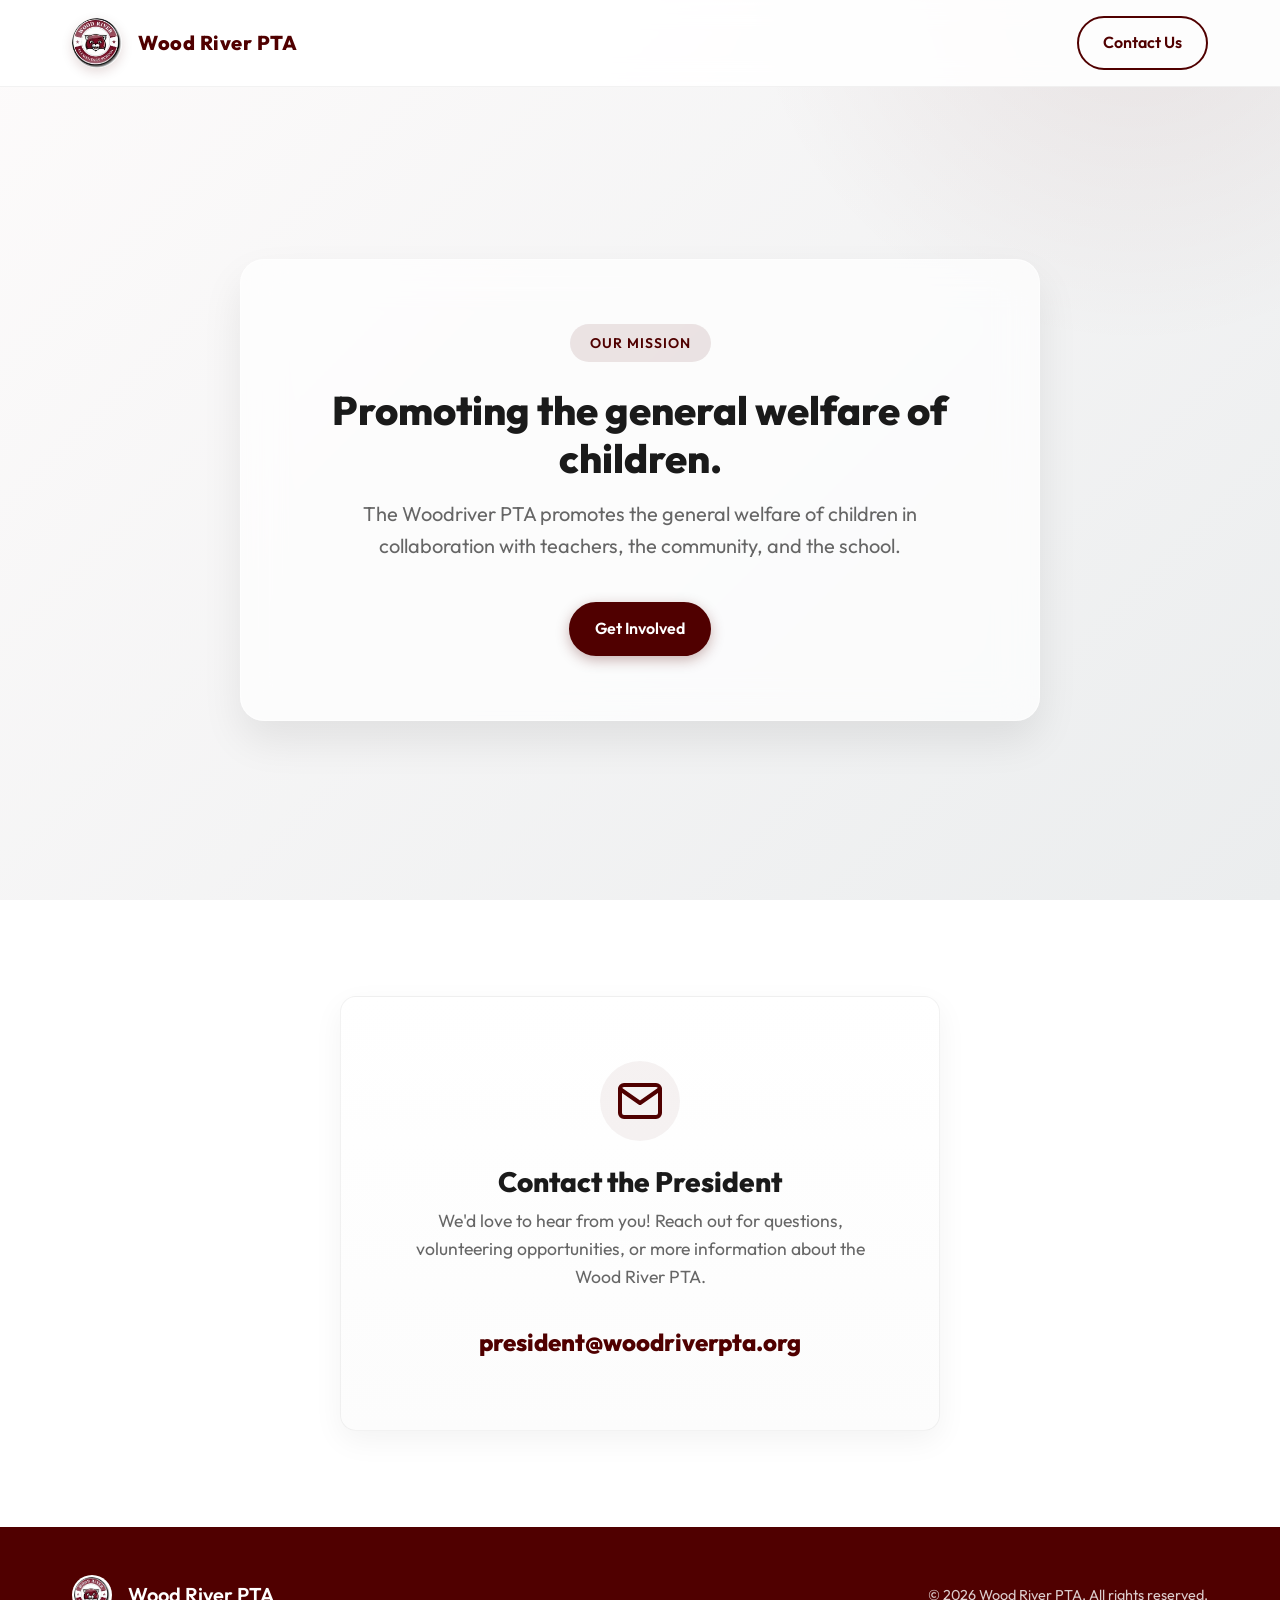
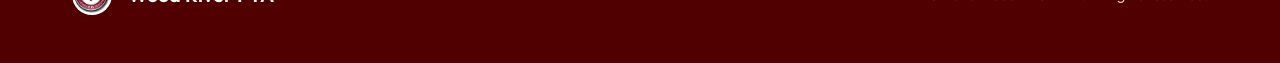
==== index.html @ 357a60dd "Initial commit for Wood River PTA website" ====
<!DOCTYPE html>
<html lang="en">
<head>
    <meta charset="UTF-8">
    <meta name="viewport" content="width=device-width, initial-scale=1.0">
    <meta name="description" content="Wood River PTA - Promoting the general welfare of children in collaboration with teachers, the community, and the school.">
    <title>Wood River PTA</title>
    <link rel="preconnect" href="https://fonts.googleapis.com">
    <link rel="preconnect" href="https://fonts.gstatic.com" crossorigin>
    <link href="https://fonts.googleapis.com/css2?family=Outfit:wght@300;400;600;800&display=swap" rel="stylesheet">
    <link rel="stylesheet" href="style.css">
</head>
<body>

    <header class="navbar">
        <div class="container nav-container">
            <div class="logo-wrapper">
                <img src="logo.png" alt="Wood River Elementary Logo" class="logo">
                <div class="site-title">
                    <h1>Wood River PTA</h1>
                </div>
            </div>
            <a href="#contact" class="btn btn-outline">Contact Us</a>
        </div>
    </header>

    <main>
        <section class="hero">
            <div class="hero-bg"></div>
            <div class="container hero-content">
                <div class="glass-card main-card fade-in-up">
                    <span class="badge">Our Mission</span>
                    <h2>Promoting the general welfare of children.</h2>
                    <p class="mission-text">
                        The Woodriver PTA promotes the general welfare of children in collaboration with teachers, the community, and the school.
                    </p>
                    <a href="#contact" class="btn btn-primary">Get Involved</a>
                </div>
            </div>
        </section>

        <section id="contact" class="contact-section">
            <div class="container contact-container">
                <div class="contact-card slide-in-up">
                    <div class="contact-icon">
                        <svg xmlns="http://www.w3.org/2000/svg" width="48" height="48" viewBox="0 0 24 24" fill="none" stroke="currentColor" stroke-width="2" stroke-linecap="round" stroke-linejoin="round"><path d="M4 4h16c1.1 0 2 .9 2 2v12c0 1.1-.9 2-2 2H4c-1.1 0-2-.9-2-2V6c0-1.1.9-2 2-2z"></path><polyline points="22,6 12,13 2,6"></polyline></svg>
                    </div>
                    <h3>Contact the President</h3>
                    <p>We'd love to hear from you! Reach out for questions, volunteering opportunities, or more information about the Wood River PTA.</p>
                    <a href="mailto:president@woodriverpta.org" class="email-link">president@woodriverpta.org</a>
                </div>
            </div>
        </section>
    </main>

    <footer class="site-footer">
        <div class="container footer-content">
            <div class="footer-brand">
                <img src="logo.png" alt="Wood River Elementary Logo" class="footer-logo">
                <span>Wood River PTA</span>
            </div>
            <div class="footer-links">
                <p>&copy; <span id="year"></span> Wood River PTA. All rights reserved.</p>
            </div>
        </div>
    </footer>

    <script>
        document.getElementById('year').textContent = new Date().getFullYear();
        
        // Intersection Observer for fade-in animations
        const observerOptions = {
            root: null,
            rootMargin: '0px',
            threshold: 0.1
        };

        const observer = new IntersectionObserver((entries, observer) => {
            entries.forEach(entry => {
                if (entry.isIntersecting) {
                    entry.target.classList.add('visible');
                    observer.unobserve(entry.target);
                }
            });
        }, observerOptions);

        document.querySelectorAll('.slide-in-up, .fade-in-up').forEach((el) => {
            observer.observe(el);
        });
    </script>
</body>
</html>
---- style.css ----
:root {
    --primary-color: #500000; /* Maroon from Calallen ISD */
    --primary-light: #7a0000;
    --primary-dark: #300000;
    --text-color: #1a1a1a;
    --text-light: #666666;
    --bg-color: #f8f9fa;
    --white: #ffffff;
    --radius: 16px;
    --transition: all 0.3s cubic-bezier(0.25, 0.8, 0.25, 1);
}

* {
    margin: 0;
    padding: 0;
    box-sizing: border-box;
}

body {
    font-family: 'Outfit', sans-serif;
    color: var(--text-color);
    background-color: var(--bg-color);
    line-height: 1.6;
    overflow-x: hidden;
}

html {
    scroll-behavior: smooth;
}

/* Typography */
h1, h2, h3, h4 {
    font-weight: 800;
    line-height: 1.2;
}

h1 { font-size: 1.5rem; }
h2 { font-size: 2.5rem; margin-bottom: 1rem; color: var(--text-color); }
h3 { font-size: 1.75rem; margin-bottom: 0.5rem; }

/* Layout Containers */
.container {
    width: 100%;
    max-width: 1200px;
    margin: 0 auto;
    padding: 0 2rem;
}

/* Navigation */
.navbar {
    position: fixed;
    top: 0;
    left: 0;
    width: 100%;
    background: rgba(255, 255, 255, 0.9);
    backdrop-filter: blur(12px);
    -webkit-backdrop-filter: blur(12px);
    z-index: 1000;
    border-bottom: 1px solid rgba(0, 0, 0, 0.05);
    padding: 1rem 0;
    transition: var(--transition);
}

.nav-container {
    display: flex;
    justify-content: space-between;
    align-items: center;
}

.logo-wrapper {
    display: flex;
    align-items: center;
    gap: 1rem;
}

.logo {
    width: 50px;
    height: 50px;
    object-fit: contain;
    border-radius: 50%;
    box-shadow: 0 4px 12px rgba(80, 0, 0, 0.15);
}

.site-title h1 {
    color: var(--primary-color);
    margin: 0;
    font-size: 1.25rem;
    letter-spacing: 0.5px;
}

/* Buttons */
.btn {
    display: inline-block;
    padding: 0.75rem 1.5rem;
    border-radius: 50px;
    text-decoration: none;
    font-weight: 600;
    font-size: 1rem;
    transition: var(--transition);
    cursor: pointer;
    text-align: center;
}

.btn-primary {
    background-color: var(--primary-color);
    color: var(--white);
    border: 2px solid var(--primary-color);
    box-shadow: 0 4px 14px rgba(80, 0, 0, 0.3);
}

.btn-primary:hover {
    background-color: var(--primary-light);
    border-color: var(--primary-light);
    transform: translateY(-2px);
    box-shadow: 0 6px 20px rgba(80, 0, 0, 0.4);
}

.btn-outline {
    background-color: transparent;
    color: var(--primary-color);
    border: 2px solid var(--primary-color);
}

.btn-outline:hover {
    background-color: var(--primary-color);
    color: var(--white);
}

/* Hero Section */
.hero {
    position: relative;
    min-height: 100vh;
    display: flex;
    align-items: center;
    padding-top: 80px; /* Offset for navbar */
    overflow: hidden;
    background: linear-gradient(135deg, #fdfbfb 0%, #ebedee 100%);
}

.hero-bg {
    position: absolute;
    top: -50%;
    right: -20%;
    width: 800px;
    height: 800px;
    background: radial-gradient(circle, rgba(80,0,0,0.08) 0%, rgba(80,0,0,0) 70%);
    border-radius: 50%;
    z-index: 0;
    animation: float 10s ease-in-out infinite;
}

@keyframes float {
    0% { transform: translate(0, 0); }
    50% { transform: translate(-30px, 30px); }
    100% { transform: translate(0, 0); }
}

.hero-content {
    position: relative;
    z-index: 1;
    display: flex;
    justify-content: center;
}

/* Glassmorphism Card */
.glass-card {
    background: rgba(255, 255, 255, 0.7);
    backdrop-filter: blur(20px);
    -webkit-backdrop-filter: blur(20px);
    border: 1px solid rgba(255, 255, 255, 0.5);
    border-radius: 24px;
    padding: 4rem;
    max-width: 800px;
    text-align: center;
    box-shadow: 0 20px 40px rgba(0, 0, 0, 0.08);
}

.badge {
    display: inline-block;
    background-color: rgba(80, 0, 0, 0.1);
    color: var(--primary-color);
    padding: 0.5rem 1.25rem;
    border-radius: 50px;
    font-weight: 600;
    font-size: 0.875rem;
    text-transform: uppercase;
    letter-spacing: 1px;
    margin-bottom: 1.5rem;
}

.mission-text {
    font-size: 1.25rem;
    color: var(--text-light);
    margin-bottom: 2.5rem;
    max-width: 600px;
    margin-left: auto;
    margin-right: auto;
}

/* Contact Section */
.contact-section {
    padding: 6rem 0;
    background-color: var(--white);
}

.contact-container {
    display: flex;
    justify-content: center;
}

.contact-card {
    background: linear-gradient(180deg, var(--white) 0%, #fcfcfc 100%);
    border-radius: var(--radius);
    padding: 4rem;
    text-align: center;
    max-width: 600px;
    box-shadow: 0 10px 30px rgba(0, 0, 0, 0.05);
    border: 1px solid rgba(0, 0, 0, 0.05);
}

.contact-icon {
    display: inline-flex;
    align-items: center;
    justify-content: center;
    width: 80px;
    height: 80px;
    background-color: rgba(80, 0, 0, 0.05);
    color: var(--primary-color);
    border-radius: 50%;
    margin-bottom: 1.5rem;
}

.contact-card p {
    color: var(--text-light);
    margin-bottom: 2rem;
    font-size: 1.1rem;
}

.email-link {
    display: inline-block;
    font-size: 1.5rem;
    font-weight: 800;
    color: var(--primary-color);
    text-decoration: none;
    position: relative;
    padding-bottom: 5px;
}

.email-link::after {
    content: '';
    position: absolute;
    bottom: 0;
    left: 0;
    width: 100%;
    height: 3px;
    background-color: var(--primary-color);
    transform: scaleX(0);
    transform-origin: right;
    transition: transform 0.4s cubic-bezier(0.25, 0.8, 0.25, 1);
}

.email-link:hover::after {
    transform: scaleX(1);
    transform-origin: left;
}

/* Footer */
.site-footer {
    background-color: var(--primary-color);
    color: var(--white);
    padding: 3rem 0;
}

.footer-content {
    display: flex;
    justify-content: space-between;
    align-items: center;
    flex-wrap: wrap;
    gap: 1rem;
}

.footer-brand {
    display: flex;
    align-items: center;
    gap: 1rem;
    font-weight: 600;
    font-size: 1.25rem;
}

.footer-logo {
    width: 40px;
    height: 40px;
    border-radius: 50%;
    background-color: var(--white);
    padding: 2px;
}

.footer-links p {
    opacity: 0.8;
    font-size: 0.9rem;
}

/* Animations */
.fade-in-up, .slide-in-up {
    opacity: 0;
    transform: translateY(30px);
    transition: opacity 0.8s ease, transform 0.8s cubic-bezier(0.25, 0.8, 0.25, 1);
}

.fade-in-up.visible, .slide-in-up.visible {
    opacity: 1;
    transform: translateY(0);
}

/* Responsive Design */
@media (max-width: 768px) {
    .glass-card {
        padding: 2.5rem 1.5rem;
    }
    
    h2 {
        font-size: 2rem;
    }
    
    .mission-text {
        font-size: 1.1rem;
    }
    
    .contact-card {
        padding: 2.5rem 1.5rem;
    }
    
    .email-link {
        font-size: 1.25rem;
    }
    
    .footer-content {
        flex-direction: column;
        text-align: center;
        justify-content: center;
    }
}

@media (max-width: 480px) {
    .site-title h1 {
        display: none; /* Hide text on very small screens, show only logo */
    }
}
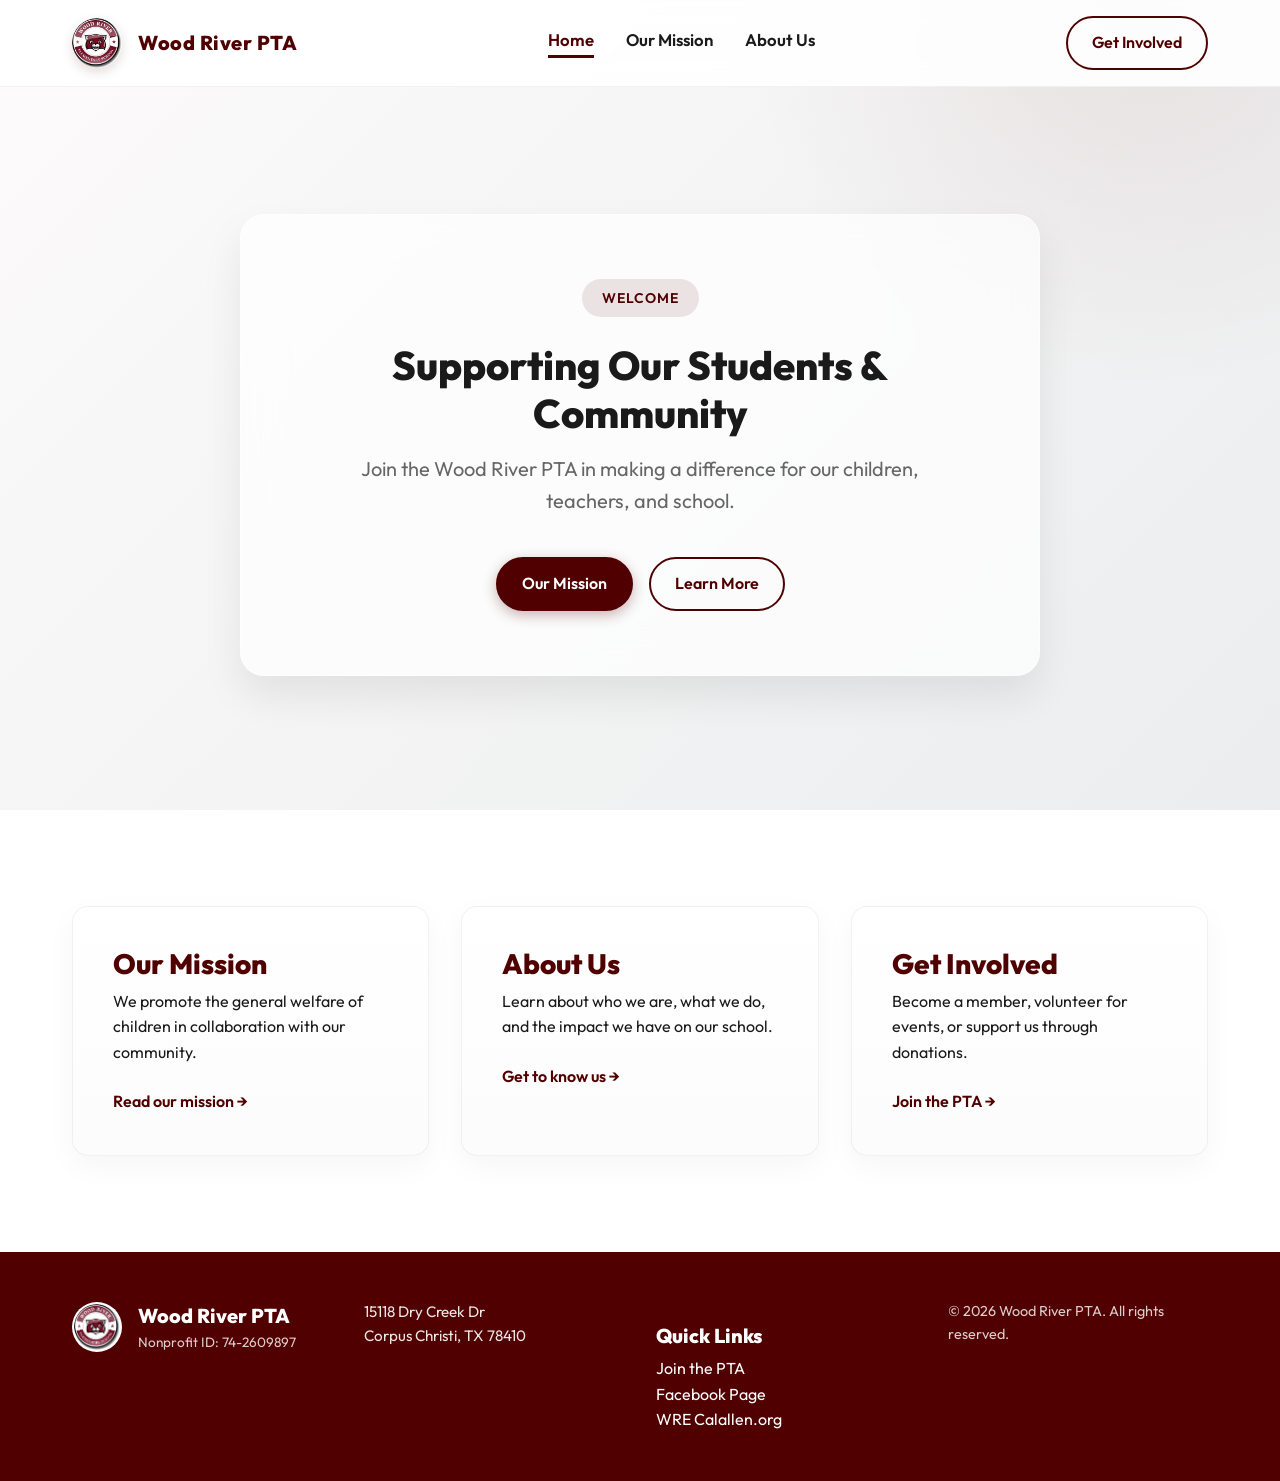
==== commit ac77d1e0: "Migrate to multi-page site, update footer and links" ====
--- a/index.html
+++ b/index.html
@@ -14,13 +14,18 @@
 
     <header class="navbar">
         <div class="container nav-container">
-            <div class="logo-wrapper">
+            <a href="index.html" class="logo-wrapper" style="text-decoration: none;">
                 <img src="logo.png" alt="Wood River Elementary Logo" class="logo">
                 <div class="site-title">
                     <h1>Wood River PTA</h1>
                 </div>
-            </div>
-            <a href="#contact" class="btn btn-outline">Contact Us</a>
+            </a>
+            <nav class="nav-links">
+                <a href="index.html" class="nav-link active">Home</a>
+                <a href="mission.html" class="nav-link">Our Mission</a>
+                <a href="about.html" class="nav-link">About Us</a>
+            </nav>
+            <a href="get-involved.html" class="btn btn-outline">Get Involved</a>
         </div>
     </header>
 
@@ -29,25 +34,35 @@
             <div class="hero-bg"></div>
             <div class="container hero-content">
                 <div class="glass-card main-card fade-in-up">
-                    <span class="badge">Our Mission</span>
-                    <h2>Promoting the general welfare of children.</h2>
+                    <span class="badge">Welcome</span>
+                    <h2>Supporting Our Students & Community</h2>
                     <p class="mission-text">
-                        The Woodriver PTA promotes the general welfare of children in collaboration with teachers, the community, and the school.
+                        Join the Wood River PTA in making a difference for our children, teachers, and school.
                     </p>
-                    <a href="#contact" class="btn btn-primary">Get Involved</a>
+                    <div class="hero-buttons">
+                        <a href="mission.html" class="btn btn-primary">Our Mission</a>
+                        <a href="about.html" class="btn btn-outline">Learn More</a>
+                    </div>
                 </div>
             </div>
         </section>
 
-        <section id="contact" class="contact-section">
-            <div class="container contact-container">
-                <div class="contact-card slide-in-up">
-                    <div class="contact-icon">
-                        <svg xmlns="http://www.w3.org/2000/svg" width="48" height="48" viewBox="0 0 24 24" fill="none" stroke="currentColor" stroke-width="2" stroke-linecap="round" stroke-linejoin="round"><path d="M4 4h16c1.1 0 2 .9 2 2v12c0 1.1-.9 2-2 2H4c-1.1 0-2-.9-2-2V6c0-1.1.9-2 2-2z"></path><polyline points="22,6 12,13 2,6"></polyline></svg>
-                    </div>
-                    <h3>Contact the President</h3>
-                    <p>We'd love to hear from you! Reach out for questions, volunteering opportunities, or more information about the Wood River PTA.</p>
-                    <a href="mailto:president@woodriverpta.org" class="email-link">president@woodriverpta.org</a>
+        <section class="info-section">
+            <div class="container info-grid">
+                <div class="info-card slide-in-up">
+                    <h3>Our Mission</h3>
+                    <p>We promote the general welfare of children in collaboration with our community.</p>
+                    <a href="mission.html" class="read-more">Read our mission &rarr;</a>
+                </div>
+                <div class="info-card slide-in-up" style="transition-delay: 0.1s;">
+                    <h3>About Us</h3>
+                    <p>Learn about who we are, what we do, and the impact we have on our school.</p>
+                    <a href="about.html" class="read-more">Get to know us &rarr;</a>
+                </div>
+                <div class="info-card slide-in-up" style="transition-delay: 0.2s;">
+                    <h3>Get Involved</h3>
+                    <p>Become a member, volunteer for events, or support us through donations.</p>
+                    <a href="get-involved.html" class="read-more">Join the PTA &rarr;</a>
                 </div>
             </div>
         </section>
@@ -57,7 +72,20 @@
         <div class="container footer-content">
             <div class="footer-brand">
                 <img src="logo.png" alt="Wood River Elementary Logo" class="footer-logo">
-                <span>Wood River PTA</span>
+                <div class="footer-details">
+                    <span class="footer-title">Wood River PTA</span>
+                    <span class="footer-charity">Nonprofit ID: 74-2609897</span>
+                </div>
+            </div>
+            <div class="footer-address">
+                <p>15118 Dry Creek Dr</p>
+                <p>Corpus Christi, TX 78410</p>
+            </div>
+            <div class="footer-quick-links">
+                <h4>Quick Links</h4>
+                <p><a href="https://bit.ly/4dyhjS8" target="_blank" style="color: white; text-decoration: none;">Join the PTA</a></p>
+                <p><a href="https://www.facebook.com/calallenisdwoodriverpta" target="_blank" style="color: white; text-decoration: none;">Facebook Page</a></p>
+                <p><a href="https://bit.ly/3I65V5u" target="_blank" style="color: white; text-decoration: none;">WRE Calallen.org</a></p>
             </div>
             <div class="footer-links">
                 <p>&copy; <span id="year"></span> Wood River PTA. All rights reserved.</p>
@@ -68,7 +96,6 @@
     <script>
         document.getElementById('year').textContent = new Date().getFullYear();
         
-        // Intersection Observer for fade-in animations
         const observerOptions = {
             root: null,
             rootMargin: '0px',
--- a/style.css
+++ b/style.css
@@ -36,7 +36,8 @@
 
 h1 { font-size: 1.5rem; }
 h2 { font-size: 2.5rem; margin-bottom: 1rem; color: var(--text-color); }
-h3 { font-size: 1.75rem; margin-bottom: 0.5rem; }
+h3 { font-size: 1.75rem; margin-bottom: 0.5rem; color: var(--primary-color); }
+h4 { font-size: 1.25rem; margin-bottom: 0.5rem; margin-top: 1.5rem; }
 
 /* Layout Containers */
 .container {
@@ -67,10 +68,53 @@
     align-items: center;
 }
 
+.nav-links {
+    display: flex;
+    gap: 2rem;
+    align-items: center;
+}
+
+.nav-link {
+    text-decoration: none;
+    color: var(--text-color);
+    font-weight: 600;
+    font-size: 1.05rem;
+    position: relative;
+    padding-bottom: 4px;
+    transition: color 0.3s ease;
+}
+
+.nav-link:hover, .nav-link.active {
+    color: var(--primary-color);
+}
+
+.nav-link::after {
+    content: '';
+    position: absolute;
+    bottom: 0;
+    left: 0;
+    width: 100%;
+    height: 3px;
+    background-color: var(--primary-color);
+    transform: scaleX(0);
+    transform-origin: right;
+    transition: transform 0.4s cubic-bezier(0.25, 0.8, 0.25, 1);
+}
+
+.nav-link:hover::after, .nav-link.active::after {
+    transform: scaleX(1);
+    transform-origin: left;
+}
+
 .logo-wrapper {
     display: flex;
     align-items: center;
     gap: 1rem;
+    transition: opacity 0.3s;
+}
+
+.logo-wrapper:hover {
+    opacity: 0.8;
 }
 
 .logo {
@@ -121,18 +165,90 @@
     border: 2px solid var(--primary-color);
 }
 
-.btn-outline:hover {
+.btn-outline:hover, .btn-outline.active {
     background-color: var(--primary-color);
     color: var(--white);
 }
 
-/* Hero Section */
+/* Page Layouts (Non-Hero pages) */
+.page-layout {
+    padding-top: 100px;
+    background: linear-gradient(135deg, #fdfbfb 0%, #ebedee 100%);
+    min-height: 100vh;
+    display: flex;
+    flex-direction: column;
+}
+
+.page-content {
+    flex: 1;
+    padding: 4rem 0;
+}
+
+.content-header {
+    text-align: center;
+    margin-bottom: 3rem;
+}
+
+.content-card {
+    background: var(--white);
+    border-radius: 24px;
+    padding: 3rem;
+    box-shadow: 0 15px 35px rgba(0, 0, 0, 0.05);
+    border: 1px solid rgba(0, 0, 0, 0.03);
+    max-width: 900px;
+    margin: 0 auto;
+}
+
+.content-card p {
+    font-size: 1.1rem;
+    color: var(--text-color);
+    margin-bottom: 1rem;
+}
+
+.highlight-box {
+    background-color: rgba(80, 0, 0, 0.05);
+    border-left: 5px solid var(--primary-color);
+    padding: 1.5rem 2rem;
+    margin: 2rem 0;
+    border-radius: 0 12px 12px 0;
+}
+
+.highlight-box h3 {
+    margin: 0;
+    font-size: 1.4rem;
+    line-height: 1.4;
+    color: var(--primary-color);
+    font-style: italic;
+}
+
+.values-list {
+    list-style-type: none;
+    margin-top: 1rem;
+}
+
+.values-list li {
+    position: relative;
+    padding-left: 2rem;
+    margin-bottom: 1rem;
+    font-size: 1.1rem;
+}
+
+.values-list li::before {
+    content: "•";
+    color: var(--primary-color);
+    font-size: 2rem;
+    position: absolute;
+    left: 0;
+    top: -0.5rem;
+}
+
+/* Hero Section (Homepage) */
 .hero {
     position: relative;
-    min-height: 100vh;
+    min-height: 90vh;
     display: flex;
     align-items: center;
-    padding-top: 80px; /* Offset for navbar */
+    padding-top: 80px;
     overflow: hidden;
     background: linear-gradient(135deg, #fdfbfb 0%, #ebedee 100%);
 }
@@ -160,6 +276,13 @@
     z-index: 1;
     display: flex;
     justify-content: center;
+}
+
+.hero-buttons {
+    display: flex;
+    gap: 1rem;
+    justify-content: center;
+    margin-top: 1.5rem;
 }
 
 /* Glassmorphism Card */
@@ -197,15 +320,47 @@
     margin-right: auto;
 }
 
+/* Info Grid (Homepage) */
+.info-section {
+    padding: 6rem 0;
+    background-color: var(--white);
+}
+
+.info-grid {
+    display: grid;
+    grid-template-columns: repeat(auto-fit, minmax(300px, 1fr));
+    gap: 2rem;
+}
+
+.info-card {
+    background: linear-gradient(180deg, var(--white) 0%, #fcfcfc 100%);
+    border-radius: var(--radius);
+    padding: 2.5rem;
+    box-shadow: 0 10px 30px rgba(0, 0, 0, 0.04);
+    border: 1px solid rgba(0, 0, 0, 0.05);
+    transition: transform 0.3s ease;
+}
+
+.info-card:hover {
+    transform: translateY(-5px);
+}
+
+.read-more {
+    display: inline-block;
+    margin-top: 1.5rem;
+    color: var(--primary-color);
+    text-decoration: none;
+    font-weight: 600;
+    transition: padding-left 0.3s ease;
+}
+
+.read-more:hover {
+    padding-left: 5px;
+}
+
 /* Contact Section */
 .contact-section {
     padding: 6rem 0;
-    background-color: var(--white);
-}
-
-.contact-container {
-    display: flex;
-    justify-content: center;
 }
 
 .contact-card {
@@ -213,7 +368,6 @@
     border-radius: var(--radius);
     padding: 4rem;
     text-align: center;
-    max-width: 600px;
     box-shadow: 0 10px 30px rgba(0, 0, 0, 0.05);
     border: 1px solid rgba(0, 0, 0, 0.05);
 }
@@ -269,30 +423,48 @@
     background-color: var(--primary-color);
     color: var(--white);
     padding: 3rem 0;
+    margin-top: auto; /* Pushes footer to bottom if page is short */
 }
 
 .footer-content {
-    display: flex;
-    justify-content: space-between;
-    align-items: center;
-    flex-wrap: wrap;
-    gap: 1rem;
+    display: grid;
+    grid-template-columns: repeat(auto-fit, minmax(250px, 1fr));
+    gap: 2rem;
+    align-items: start;
 }
 
 .footer-brand {
     display: flex;
     align-items: center;
     gap: 1rem;
-    font-weight: 600;
-    font-size: 1.25rem;
 }
 
 .footer-logo {
-    width: 40px;
-    height: 40px;
+    width: 50px;
+    height: 50px;
     border-radius: 50%;
     background-color: var(--white);
     padding: 2px;
+}
+
+.footer-details {
+    display: flex;
+    flex-direction: column;
+}
+
+.footer-title {
+    font-weight: 800;
+    font-size: 1.25rem;
+}
+
+.footer-charity {
+    font-size: 0.85rem;
+    opacity: 0.8;
+}
+
+.footer-address {
+    font-size: 0.95rem;
+    opacity: 0.9;
 }
 
 .footer-links p {
@@ -313,6 +485,12 @@
 }
 
 /* Responsive Design */
+@media (max-width: 900px) {
+    .nav-links {
+        display: none; /* In a real scenario, we'd add a hamburger menu here */
+    }
+}
+
 @media (max-width: 768px) {
     .glass-card {
         padding: 2.5rem 1.5rem;
@@ -326,7 +504,7 @@
         font-size: 1.1rem;
     }
     
-    .contact-card {
+    .contact-card, .content-card {
         padding: 2.5rem 1.5rem;
     }
     
@@ -334,15 +512,13 @@
         font-size: 1.25rem;
     }
     
-    .footer-content {
-        flex-direction: column;
-        text-align: center;
-        justify-content: center;
+    .contact-container {
+        grid-template-columns: 1fr !important;
     }
 }
 
 @media (max-width: 480px) {
     .site-title h1 {
-        display: none; /* Hide text on very small screens, show only logo */
-    }
-}
+        display: none;
+    }
+}
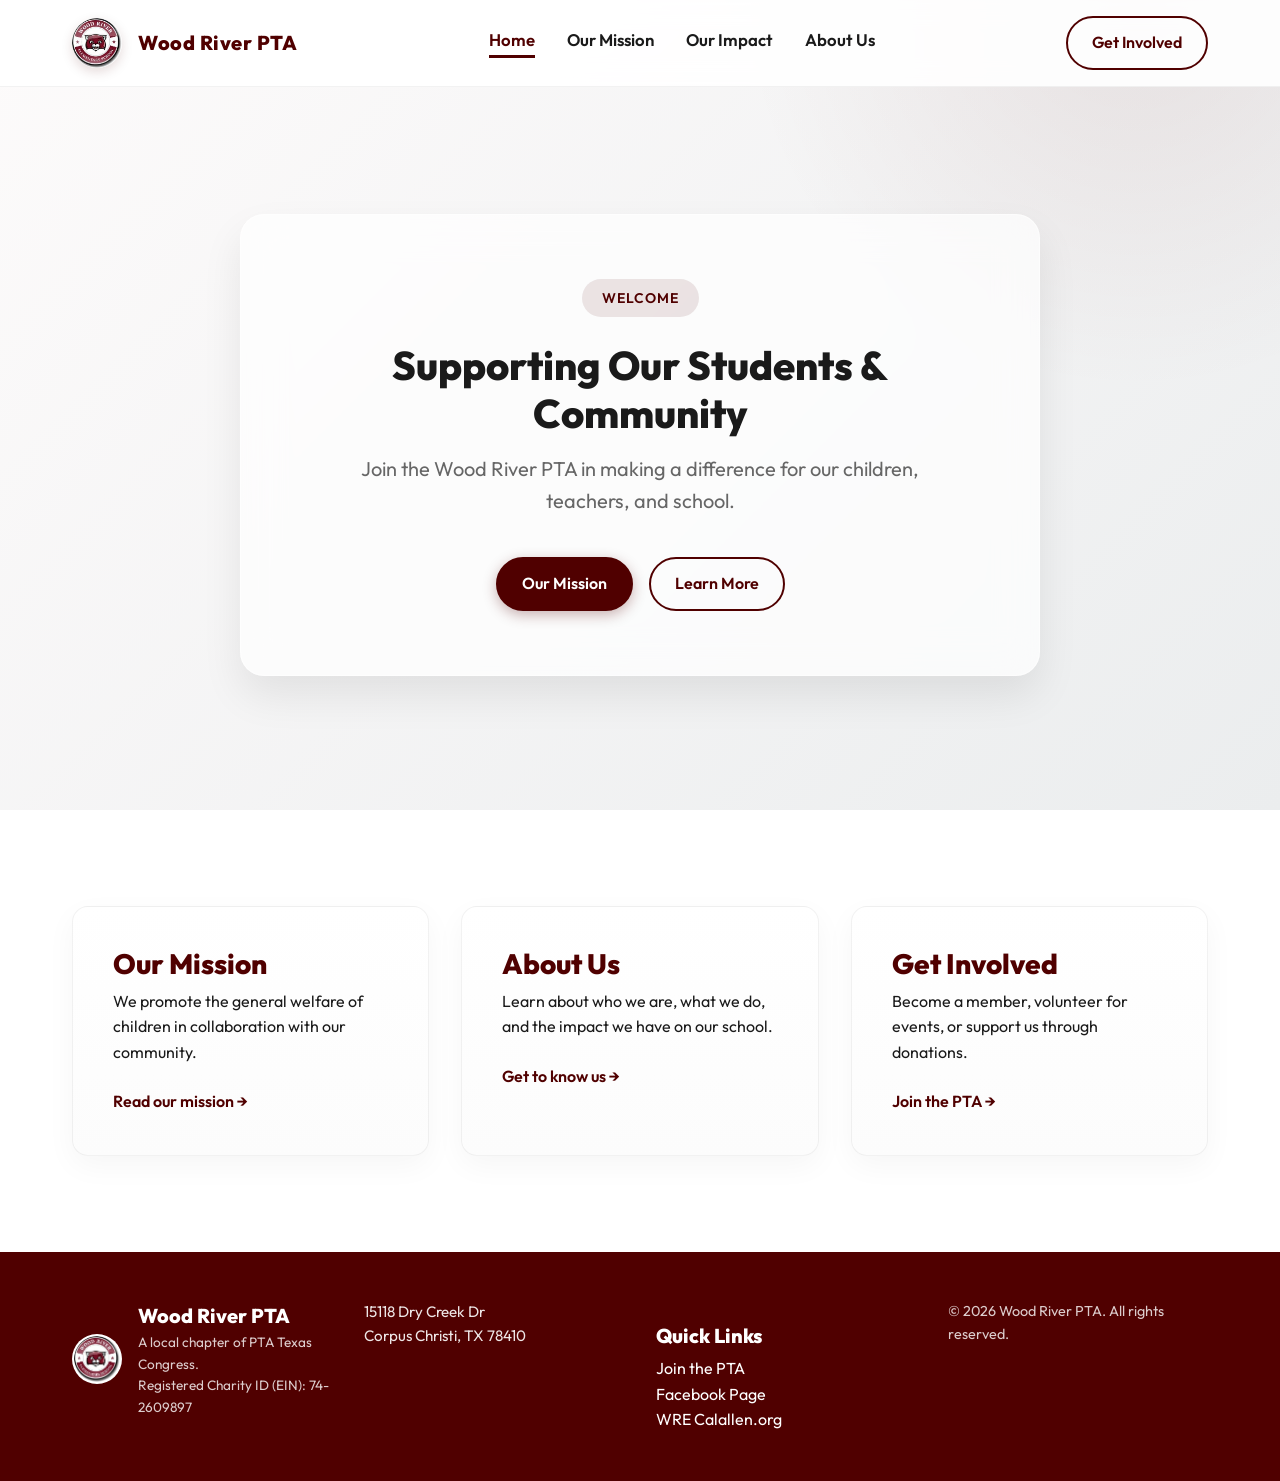
==== commit eaa325ab: "Address Google Workspace for Nonprofits feedback" ====
--- a/index.html
+++ b/index.html
@@ -23,6 +23,7 @@
             <nav class="nav-links">
                 <a href="index.html" class="nav-link active">Home</a>
                 <a href="mission.html" class="nav-link">Our Mission</a>
+                <a href="impact.html" class="nav-link">Our Impact</a>
                 <a href="about.html" class="nav-link">About Us</a>
             </nav>
             <a href="get-involved.html" class="btn btn-outline">Get Involved</a>
@@ -74,7 +75,8 @@
                 <img src="logo.png" alt="Wood River Elementary Logo" class="footer-logo">
                 <div class="footer-details">
                     <span class="footer-title">Wood River PTA</span>
-                    <span class="footer-charity">Nonprofit ID: 74-2609897</span>
+                    <span class="footer-charity">A local chapter of PTA Texas Congress.</span>
+                    <span class="footer-charity">Registered Charity ID (EIN): 74-2609897</span>
                 </div>
             </div>
             <div class="footer-address">
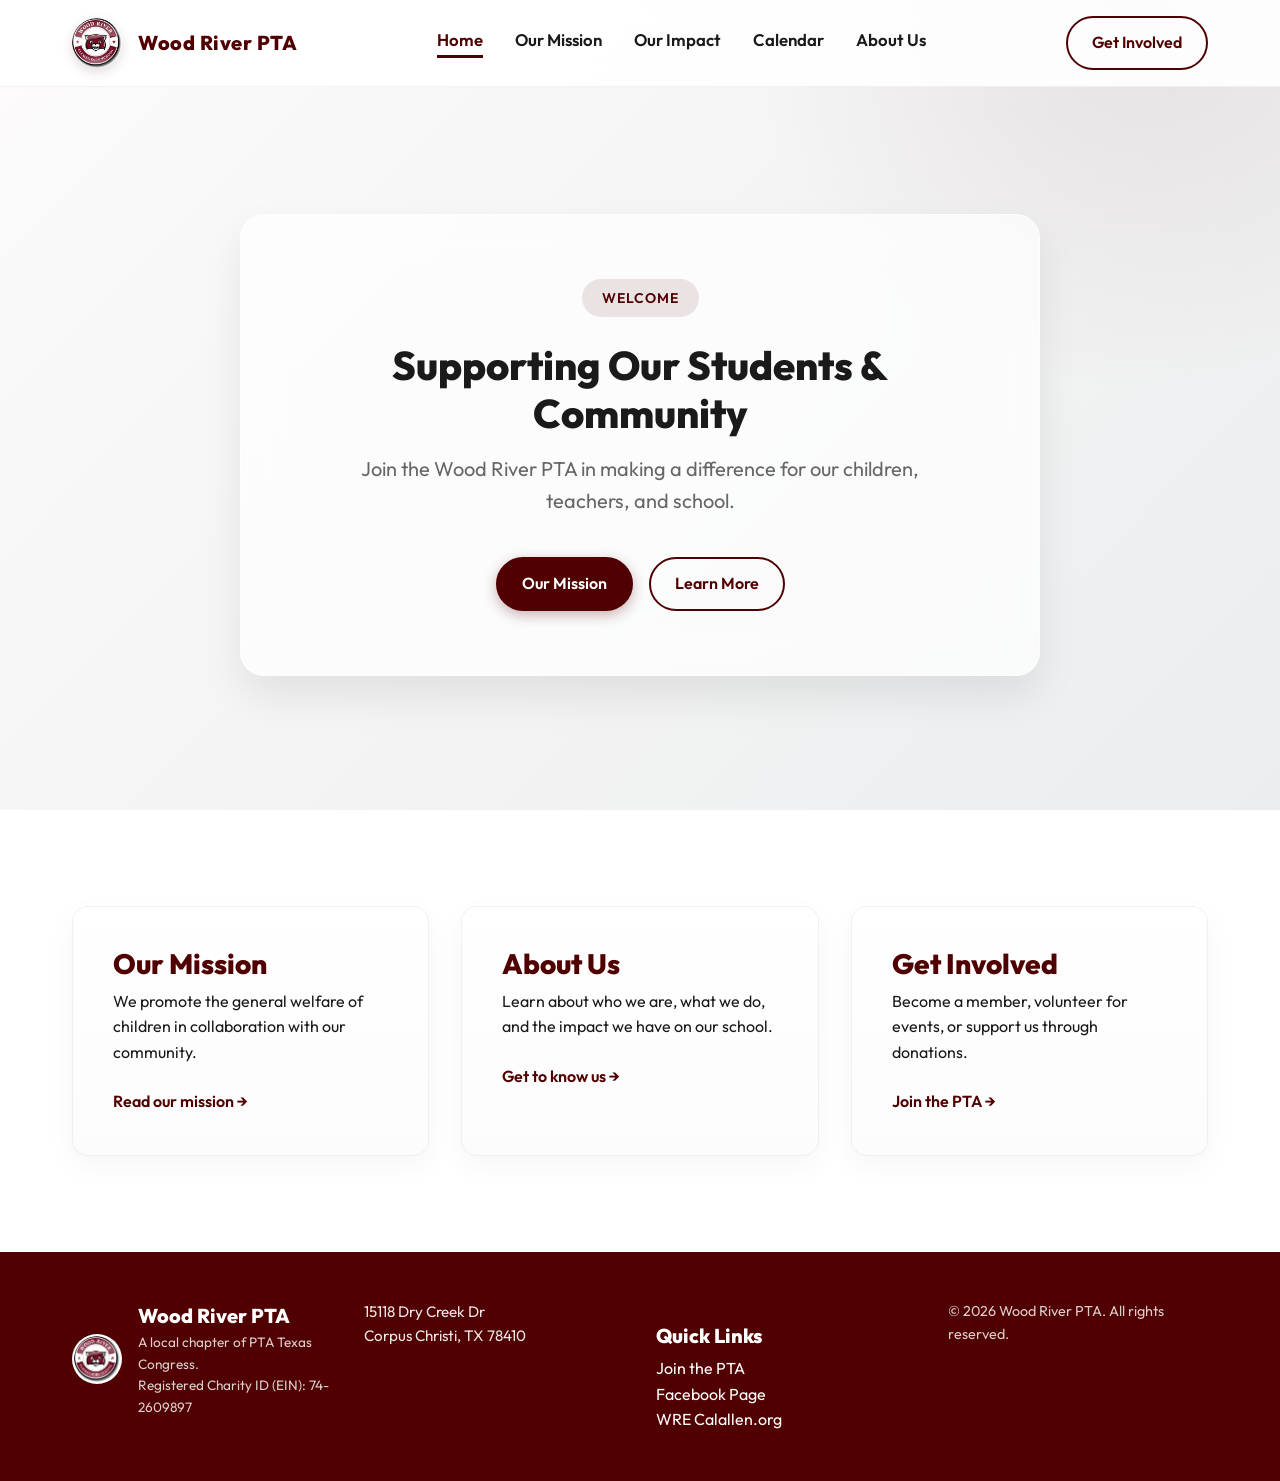
==== commit e5af2a3e: "Add PTA calendar page" ====
--- a/index.html
+++ b/index.html
@@ -20,11 +20,14 @@
                     <h1>Wood River PTA</h1>
                 </div>
             </a>
+            <button class="mobile-menu-btn" aria-label="Toggle menu">☰</button>
             <nav class="nav-links">
                 <a href="index.html" class="nav-link active">Home</a>
                 <a href="mission.html" class="nav-link">Our Mission</a>
                 <a href="impact.html" class="nav-link">Our Impact</a>
+                <a href="calendar.html" class="nav-link">Calendar</a>
                 <a href="about.html" class="nav-link">About Us</a>
+                <a href="get-involved.html" class="nav-link mobile-only">Get Involved</a>
             </nav>
             <a href="get-involved.html" class="btn btn-outline">Get Involved</a>
         </div>
@@ -116,6 +119,15 @@
         document.querySelectorAll('.slide-in-up, .fade-in-up').forEach((el) => {
             observer.observe(el);
         });
+
+        const mobileMenuBtn = document.querySelector('.mobile-menu-btn');
+        const navLinks = document.querySelector('.nav-links');
+        
+        if (mobileMenuBtn && navLinks) {
+            mobileMenuBtn.addEventListener('click', () => {
+                navLinks.classList.toggle('mobile-active');
+            });
+        }
     </script>
 </body>
 </html>
--- a/style.css
+++ b/style.css
@@ -242,6 +242,37 @@
     top: -0.5rem;
 }
 
+/* Calendar */
+.calendar-card {
+    max-width: 1100px;
+}
+
+.calendar-intro {
+    text-align: center;
+    max-width: 720px;
+    margin: 0 auto 2rem;
+}
+
+.calendar-frame-wrapper {
+    overflow: hidden;
+    border: 1px solid rgba(80, 0, 0, 0.12);
+    border-radius: var(--radius);
+    background-color: var(--white);
+}
+
+.calendar-frame {
+    display: block;
+    width: 100%;
+    height: 650px;
+    border: 0;
+}
+
+.calendar-actions {
+    display: flex;
+    justify-content: center;
+    margin-top: 2rem;
+}
+
 /* Hero Section (Homepage) */
 .hero {
     position: relative;
@@ -484,10 +515,74 @@
     transform: translateY(0);
 }
 
+.mobile-menu-btn {
+    display: none;
+    background: none;
+    border: none;
+    font-size: 1.75rem;
+    color: var(--primary-color);
+    cursor: pointer;
+    z-index: 1001;
+}
+
+.mobile-only {
+    display: none !important;
+}
+
 /* Responsive Design */
 @media (max-width: 900px) {
+    .mobile-menu-btn {
+        display: block;
+    }
+
+    .nav-container > .btn-outline {
+        display: none;
+    }
+
     .nav-links {
-        display: none; /* In a real scenario, we'd add a hamburger menu here */
+        position: absolute;
+        top: 100%;
+        left: 0;
+        width: 100%;
+        background-color: var(--white);
+        flex-direction: column;
+        padding: 0;
+        max-height: 0;
+        overflow: hidden;
+        transition: max-height 0.4s ease-out, padding 0.4s ease-out;
+        box-shadow: 0 10px 15px rgba(0, 0, 0, 0.05);
+        border-bottom: 1px solid rgba(0,0,0,0.05);
+    }
+
+    .nav-links.mobile-active {
+        max-height: 500px;
+        padding: 0;
+    }
+
+    .nav-link {
+        text-align: left;
+        padding: 1rem 2rem;
+        display: block;
+        width: 100%;
+        border-bottom: 1px solid rgba(0,0,0,0.1);
+    }
+
+    .nav-link:last-child {
+        border-bottom: none;
+    }
+
+    .nav-link::after {
+        display: none;
+    }
+
+    .nav-link:hover, .nav-link.active {
+        background-color: transparent;
+        text-decoration: underline;
+        text-underline-offset: 6px;
+    }
+    
+    .mobile-only {
+        display: block !important;
     }
 }
 
@@ -515,6 +610,10 @@
     .contact-container {
         grid-template-columns: 1fr !important;
     }
+
+    .calendar-frame {
+        height: 600px;
+    }
 }
 
 @media (max-width: 480px) {
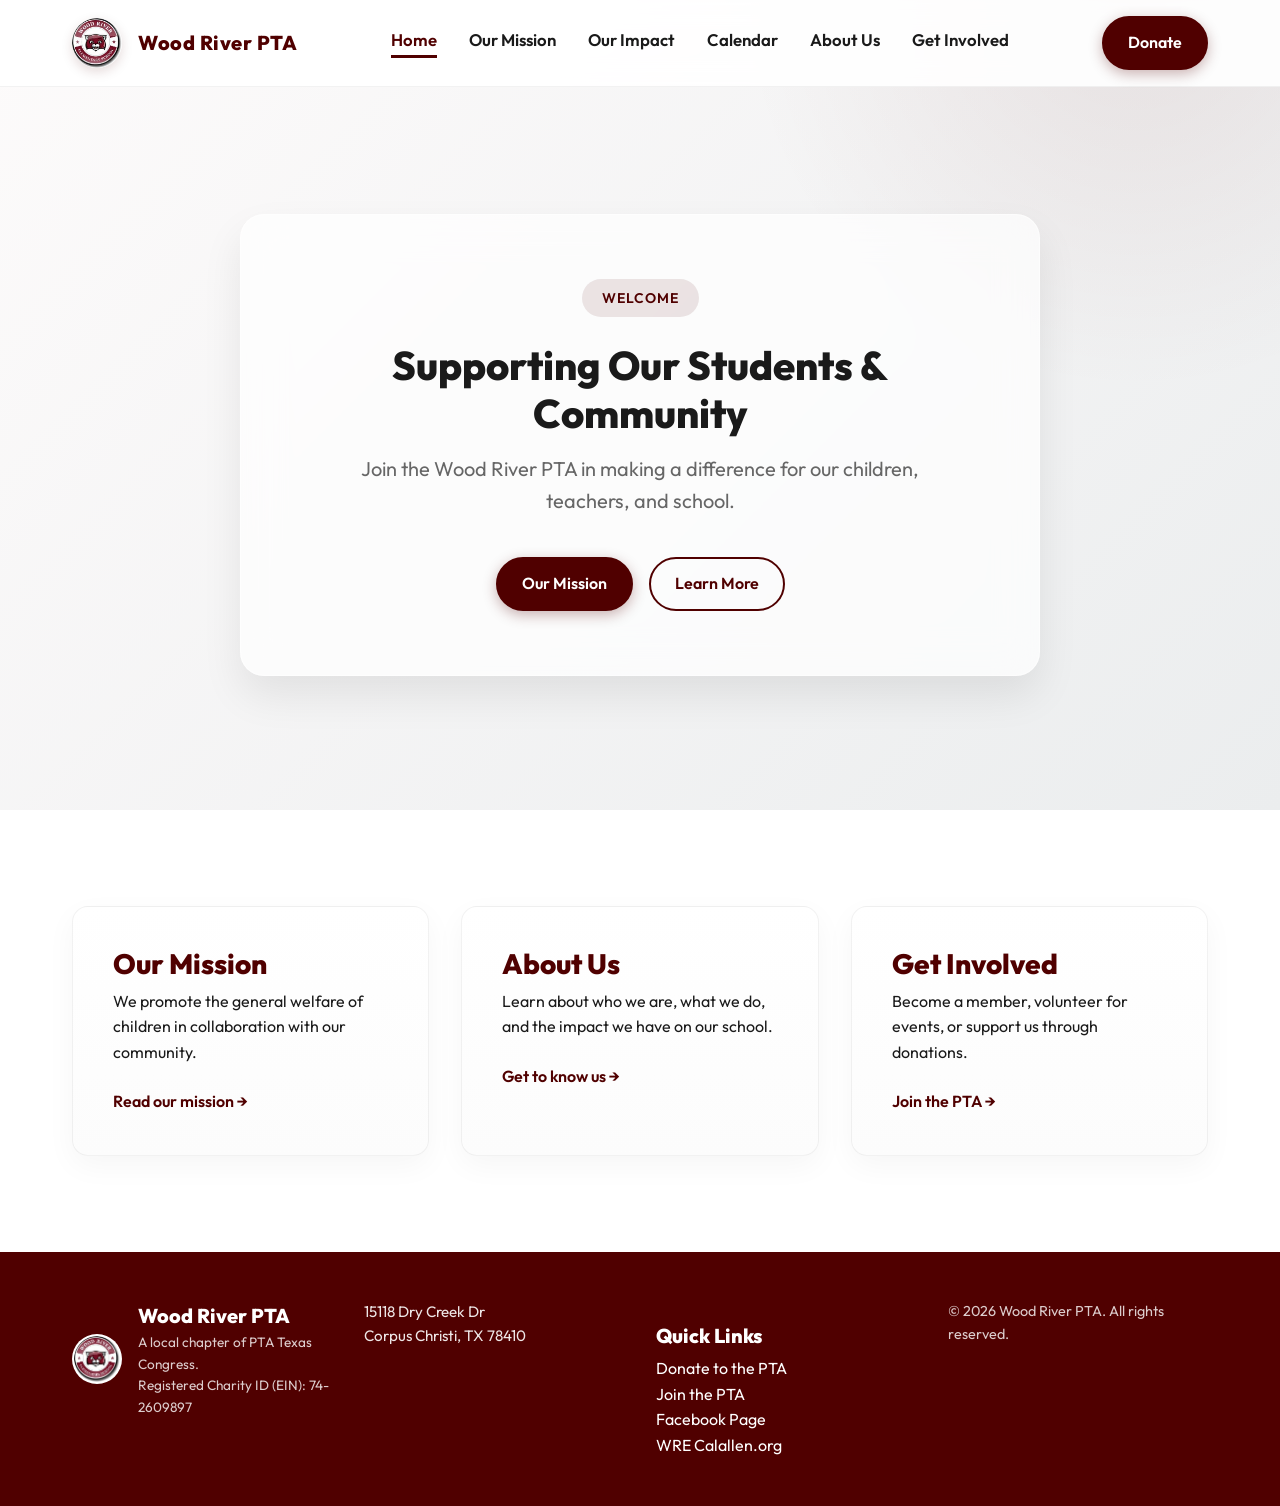
==== commit 9cf27d19: "Add Zeffy donation links" ====
--- a/index.html
+++ b/index.html
@@ -27,9 +27,10 @@
                 <a href="impact.html" class="nav-link">Our Impact</a>
                 <a href="calendar.html" class="nav-link">Calendar</a>
                 <a href="about.html" class="nav-link">About Us</a>
-                <a href="get-involved.html" class="nav-link mobile-only">Get Involved</a>
+                <a href="get-involved.html" class="nav-link">Get Involved</a>
+                <a href="https://www.zeffy.com/en-US/donation-form/donate-to-woodriver-elementary-pta" target="_blank" rel="noopener noreferrer" class="nav-link mobile-only">Donate</a>
             </nav>
-            <a href="get-involved.html" class="btn btn-outline">Get Involved</a>
+            <a href="https://www.zeffy.com/en-US/donation-form/donate-to-woodriver-elementary-pta" target="_blank" rel="noopener noreferrer" class="btn btn-primary header-cta">Donate</a>
         </div>
     </header>
 
@@ -88,6 +89,7 @@
             </div>
             <div class="footer-quick-links">
                 <h4>Quick Links</h4>
+                <p><a href="https://www.zeffy.com/en-US/donation-form/donate-to-woodriver-elementary-pta" target="_blank" rel="noopener noreferrer" style="color: white; text-decoration: none;">Donate to the PTA</a></p>
                 <p><a href="https://bit.ly/4dyhjS8" target="_blank" style="color: white; text-decoration: none;">Join the PTA</a></p>
                 <p><a href="https://www.facebook.com/calallenisdwoodriverpta" target="_blank" style="color: white; text-decoration: none;">Facebook Page</a></p>
                 <p><a href="https://bit.ly/3I65V5u" target="_blank" style="color: white; text-decoration: none;">WRE Calallen.org</a></p>
--- a/style.css
+++ b/style.css
@@ -273,6 +273,20 @@
     margin-top: 2rem;
 }
 
+.donation-card {
+    margin-top: 3rem;
+    text-align: center;
+    background: linear-gradient(135deg, var(--white) 0%, rgba(80, 0, 0, 0.05) 100%);
+    border-color: rgba(80, 0, 0, 0.12);
+}
+
+.donation-card p {
+    max-width: 680px;
+    margin-right: auto;
+    margin-bottom: 1.5rem;
+    margin-left: auto;
+}
+
 /* Hero Section (Homepage) */
 .hero {
     position: relative;
@@ -530,12 +544,12 @@
 }
 
 /* Responsive Design */
-@media (max-width: 900px) {
+@media (max-width: 1050px) {
     .mobile-menu-btn {
         display: block;
     }
 
-    .nav-container > .btn-outline {
+    .nav-container > .header-cta {
         display: none;
     }
 
